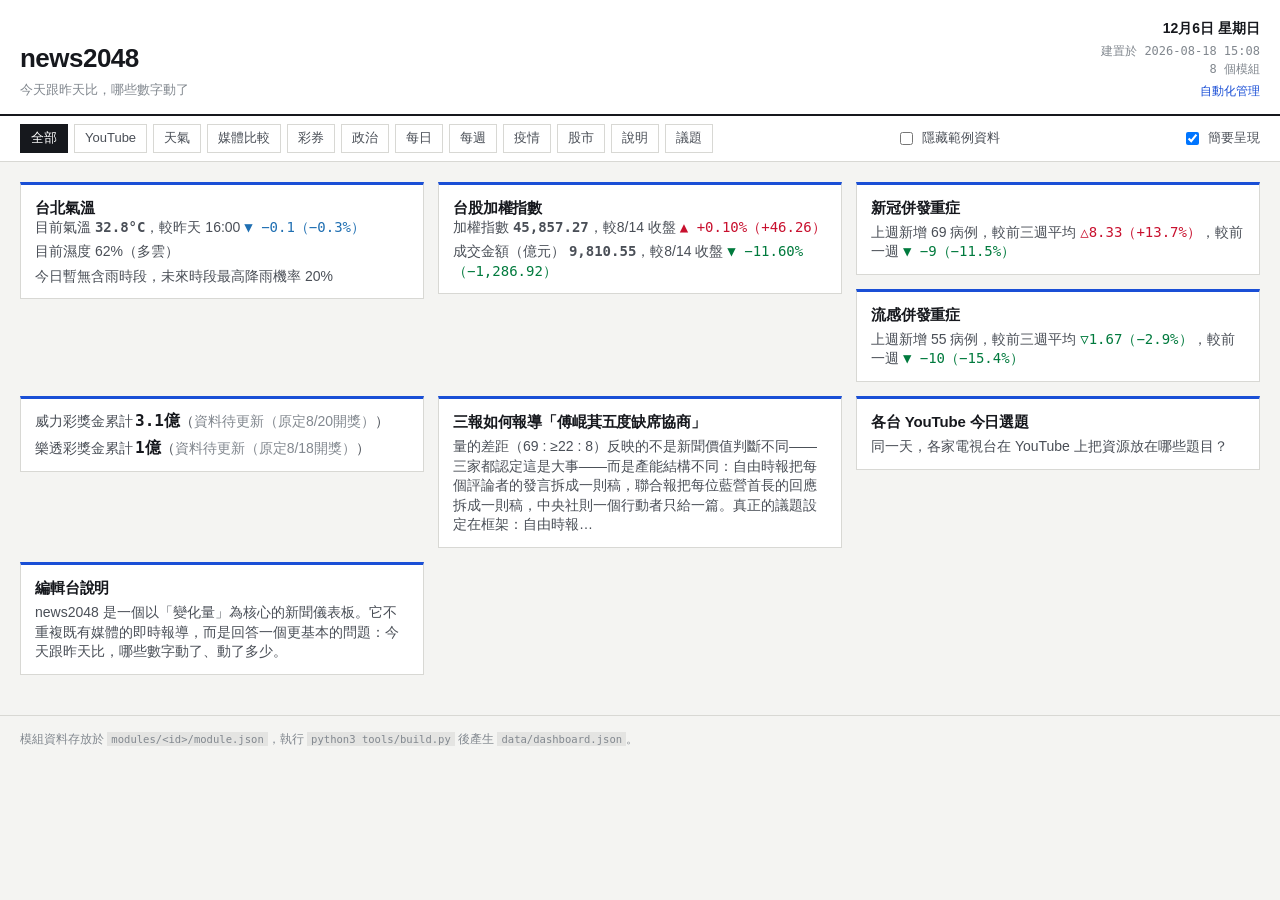
==== index.html @ a70f8297 "Publish news2048 dashboard" ====
<!DOCTYPE html>
<html lang="zh-Hant">
<head>
<meta charset="utf-8">
<meta name="viewport" content="width=device-width, initial-scale=1">
<title>news2048</title>
<meta name="description" content="以「變化量」為核心的新聞儀表板">
<link rel="icon" href="data:,">
<link rel="stylesheet" href="assets/css/dashboard.css?v=20260814-weather-context">
</head>
<body>

<header class="site-head">
  <div class="wrap head-inner">
    <div class="brand">
      <h1>news2048</h1>
      <p class="tagline">今天跟昨天比，哪些數字動了</p>
    </div>
    <div class="build-info">
      <span class="current-date" id="current-date">—</span>
      <span id="build-time">—</span>
      <span id="build-count"></span>
      <a class="management-link" href="automation.html">自動化管理</a>
    </div>
  </div>
</header>

<nav class="filter-bar">
  <div class="wrap filter-inner">
    <div class="chips" id="tag-filters"></div>
    <label class="toggle">
      <input type="checkbox" id="hide-sample">
      <span>隱藏範例資料</span>
    </label>
    <label class="toggle">
      <input type="checkbox" id="compact-all" checked>
      <span>簡要呈現</span>
    </label>
  </div>
</nav>

<main class="wrap">
  <div class="grid" id="grid"></div>
  <p class="empty" id="empty" hidden>沒有符合條件的模組。</p>
</main>

<div class="detail-modal" id="detail-modal" hidden>
  <div class="detail-modal-backdrop" data-close-modal></div>
  <section class="detail-modal-panel" role="dialog" aria-modal="true" aria-labelledby="detail-modal-title">
    <div class="detail-modal-head">
      <h2 id="detail-modal-title">詳細閱讀</h2>
      <button class="detail-modal-close" type="button" aria-label="關閉詳細閱讀" data-close-modal>×</button>
    </div>
    <div class="detail-modal-content" id="detail-modal-content"></div>
  </section>
</div>

<footer class="site-foot">
  <div class="wrap">
    <p>模組資料存放於 <code>modules/&lt;id&gt;/module.json</code>，執行 <code>python3 tools/build.py</code> 後產生 <code>data/dashboard.json</code>。</p>
  </div>
</footer>

<script src="assets/js/app.js?v=20260814-weather-context"></script>
</body>
</html>
---- assets/css/dashboard.css ----
/* news2048 dashboard
   設計原則：方正、資訊密度優先、圓角與留白克制。
   顏色語意集中在 --dir-* 變數，由 JS 依模組宣告的 scheme 掛 class。 */

:root {
  --bg: #f4f4f2;
  --surface: #ffffff;
  --ink: #16181d;
  --ink-2: #4a4f57;
  --ink-3: #82888f;
  --line: #d8d8d4;
  --line-strong: #16181d;
  --accent: #1a4fd6;

  --up-red: #c8102e;      /* 台股慣例：漲 */
  --down-green: #007a3d;  /* 台股慣例：跌 */
  --hot: #d2451e;
  --cold: #1f6fb2;
  --bad: #c8102e;
  --good: #007a3d;
  --flat: #82888f;

  --font: -apple-system, BlinkMacSystemFont, "Segoe UI", "Noto Sans TC",
          "PingFang TC", "Microsoft JhengHei", sans-serif;
  --mono: ui-monospace, SFMono-Regular, "SF Mono", Menlo, monospace;
}

@media (prefers-color-scheme: dark) {
  :root {
    --bg: #131417;
    --surface: #1b1d21;
    --ink: #e9eaec;
    --ink-2: #b0b5bd;
    --ink-3: #7c828b;
    --line: #2e3238;
    --line-strong: #4a5057;
    --accent: #6c9bff;
    --up-red: #ff5a6e;
    --down-green: #35c07a;
    --hot: #ff7a4d;
    --cold: #5aa9e6;
    --bad: #ff5a6e;
    --good: #35c07a;
  }
}

* { box-sizing: border-box; }

body {
  margin: 0;
  background: var(--bg);
  color: var(--ink);
  font-family: var(--font);
  font-size: 15px;
  line-height: 1.55;
  -webkit-font-smoothing: antialiased;
}

code {
  font-family: var(--mono);
  font-size: 0.88em;
  background: rgba(128, 128, 128, 0.14);
  padding: 1px 4px;
}

a { color: var(--accent); }

.wrap {
  max-width: 1320px;
  margin: 0 auto;
  padding: 0 20px;
}

/* ---------- header ---------- */

.site-head {
  border-bottom: 2px solid var(--line-strong);
  background: var(--surface);
}

.head-inner {
  display: flex;
  align-items: flex-end;
  justify-content: space-between;
  gap: 16px;
  padding-top: 18px;
  padding-bottom: 14px;
}

.brand h1 {
  margin: 0;
  font-size: 26px;
  font-weight: 700;
  letter-spacing: -0.02em;
}

.tagline {
  margin: 2px 0 0;
  font-size: 13px;
  color: var(--ink-3);
}

.build-info {
  font-family: var(--mono);
  font-size: 12px;
  color: var(--ink-3);
  text-align: right;
  white-space: nowrap;
}

.build-info span { display: block; }

.build-info .current-date {
  color: var(--ink);
  font-family: var(--font);
  font-size: 14px;
  font-weight: 650;
  margin-bottom: 2px;
}

.build-info .management-link {
  display: inline-block;
  color: var(--accent);
  font-family: var(--font);
  margin-top: 3px;
  text-decoration: none;
}

.build-info .management-link:hover { text-decoration: underline; }

/* ---------- filter bar ---------- */

.filter-bar {
  border-bottom: 1px solid var(--line);
  background: var(--surface);
  position: sticky;
  top: 0;
  z-index: 10;
}

.filter-inner {
  display: flex;
  align-items: center;
  justify-content: space-between;
  gap: 16px;
  padding-top: 8px;
  padding-bottom: 8px;
  flex-wrap: wrap;
}

.chips { display: flex; gap: 6px; flex-wrap: wrap; }

.chip {
  font: inherit;
  font-size: 13px;
  padding: 3px 10px;
  border: 1px solid var(--line);
  background: transparent;
  color: var(--ink-2);
  cursor: pointer;
}

.chip:hover { border-color: var(--ink-3); }

.chip[aria-pressed="true"] {
  background: var(--ink);
  border-color: var(--ink);
  color: var(--surface);
}

.toggle {
  display: flex;
  align-items: center;
  gap: 6px;
  font-size: 13px;
  color: var(--ink-2);
  cursor: pointer;
  white-space: nowrap;
}

/* ---------- grid ---------- */

.grid {
  display: grid;
  grid-template-columns: repeat(12, 1fr);
  grid-auto-flow: row dense;
  gap: 14px;
  padding: 20px 0 40px;
}

.card { grid-column: span 4; }
.card[data-size="s"] { grid-column: span 4; }
.card[data-size="m"] { grid-column: span 4; }
.card[data-size="l"] { grid-column: span 12; }

@media (max-width: 1000px) {
  .card, .card[data-size="s"], .card[data-size="m"] { grid-column: span 6; }
  .card[data-size="l"] { grid-column: span 12; }
}

@media (max-width: 640px) {
  .card, .card[data-size="s"], .card[data-size="m"], .card[data-size="l"] {
    grid-column: span 12;
  }
}

/* ---------- card shell ---------- */

.card {
  background: var(--surface);
  border: 1px solid var(--line);
  border-top: 3px solid var(--line-strong);
  display: flex;
  flex-direction: column;
  line-height: 1.4;
}

.card-openable {
  cursor: pointer;
  transition: transform 140ms ease, box-shadow 140ms ease, border-color 140ms ease;
}

.card-openable:hover,
.card-openable:focus-visible {
  border-color: var(--ink-3);
  box-shadow: 0 5px 14px rgba(0, 0, 0, 0.12);
  transform: translateY(-2px);
  outline: none;
}

.card-head {
  padding: 12px 14px 10px;
  border-bottom: 1px solid var(--line);
}

.card-titles { display: flex; align-items: baseline; gap: 8px; flex-wrap: wrap; }

.card-title {
  margin: 0;
  color: var(--ink) !important;
  font-size: 17px !important;
  font-weight: 700;
  letter-spacing: -0.01em;
}

.card-subtitle {
  font-size: 13px;
  color: var(--ink-3);
}

.card-badges {
  display: flex;
  gap: 5px;
  flex-wrap: wrap;
  margin-top: 7px;
  align-items: center;
}

.badge {
  font-size: 11px;
  line-height: 1.6;
  padding: 0 6px;
  border: 1px solid var(--line);
  color: var(--ink-3);
  font-family: var(--mono);
}

.badge.tag { border-style: solid; }
.badge.sample { border-color: var(--hot); color: var(--hot); }
.badge.reviewed { border-color: var(--good); color: var(--good); }
.badge.pending { border-style: dashed; border-color: var(--ink-3); }
.badge.date { border: none; padding: 0; margin-left: auto; }

.card-body { padding: 12px 14px; flex: 1; }

.compact-epidemic-card {
  border-top-color: var(--accent);
  justify-content: center;
  position: relative;
  align-self: start;
}

.compact-epidemic-stack {
  grid-column: span 4;
  display: grid;
  gap: 14px;
  align-self: start;
}

.compact-epidemic-body { padding: 12px 14px; }

.compact-epidemic-card .card-title {
  color: var(--ink) !important;
  font-size: 15px !important;
  line-height: 1.4;
}

@media (max-width: 1000px) {
  .compact-epidemic-stack { grid-column: span 6; }
}

@media (max-width: 640px) {
  .compact-epidemic-stack { grid-column: span 12; }
}

.compact-epidemic-summary {
  margin: 5px 0 0;
  color: var(--ink-2);
  font-size: 14px;
  line-height: 1.4;
}

.compact-epidemic-summary span {
  font-family: var(--mono);
  font-variant-numeric: tabular-nums;
  white-space: nowrap;
}

.compact-card,
.compact-lottery-card {
  border-top-color: var(--accent);
  align-self: start;
}

.compact-card-body { padding: 12px 14px; }

.compact-card .card-title {
  color: var(--ink) !important;
  font-size: 15px !important;
  line-height: 1.4;
}

.compact-card-lines { display: grid; gap: 5px; }

.compact-card-summary {
  margin: 5px 0 0;
  color: var(--ink-2);
  font-size: 14px;
  line-height: 1.4;
}

.compact-card-lines .compact-card-summary { margin-top: 0; }

.compact-card-value,
.compact-card-summary span {
  font-family: var(--mono);
  font-variant-numeric: tabular-nums;
}

.compact-lottery-body { padding: 11px 14px; }

.compact-lottery-summary {
  color: var(--ink-2);
  font-size: 14px;
  margin: 0;
  white-space: nowrap;
}

.compact-lottery-summary + .compact-lottery-summary { margin-top: 5px; }

.compact-lottery-amount {
  color: var(--ink);
  font-family: var(--mono);
  font-size: 16px;
  margin-left: 2px;
}

.compact-lottery-draw { color: var(--ink-3); }

.compact-lottery-draw-today {
  color: var(--bad);
  font-weight: 700;
}

@media (max-width: 640px) {
  .compact-lottery-summary { font-size: 13px; }
  .compact-lottery-amount { font-size: 15px; }
}

.card-foot {
  padding: 8px 14px 10px;
  border-top: 1px solid var(--line);
  font-size: 12px;
  color: var(--ink-3);
  display: flex;
  gap: 10px;
  justify-content: space-between;
  flex-wrap: wrap;
}

.card-note { margin: 0; flex: 1 1 240px; }

.foot-right {
  display: flex;
  flex-direction: column;
  align-items: flex-end;
  gap: 2px;
  white-space: nowrap;
}

.fetched { font-family: var(--mono); font-size: 11px; }

.metric-step {
  font-size: 12px;
  font-family: var(--mono);
  color: var(--ink-3);
  margin-top: 3px;
}

/* ---------- delta renderer ---------- */

.metric + .metric {
  margin-top: 10px;
  padding-top: 10px;
  border-top: 1px dashed var(--line);
}

.metric-label {
  font-size: 12px;
  color: var(--ink-3);
  margin-bottom: 2px;
}

.metric-main {
  display: flex;
  align-items: baseline;
  gap: 10px;
  flex-wrap: wrap;
}

.metric-value {
  font-family: var(--mono);
  font-size: 30px;
  font-weight: 600;
  letter-spacing: -0.03em;
  font-variant-numeric: tabular-nums;
}

.metric-unit { font-size: 15px; color: var(--ink-3); margin-left: 2px; }

.metric-delta {
  font-family: var(--mono);
  font-size: 16px;
  font-weight: 600;
  font-variant-numeric: tabular-nums;
}

.metric-delta .secondary { font-size: 13px; font-weight: 400; opacity: 0.75; }

.metric-prev {
  font-size: 12px;
  color: var(--ink-3);
  font-family: var(--mono);
}

.metric-hint {
  font-size: 12px;
  margin-top: 3px;
}

.metric-context {
  margin-top: 10px;
  padding-top: 8px;
  border-top: 1px dashed var(--line);
  color: var(--ink-2);
  font-size: 13px;
}

.metric-context p { margin: 0; }
.metric-context p + p { margin-top: 3px; }

.metric-spark { margin-top: 6px; display: block; }

.dir-up    { color: var(--up-red); }
.dir-down  { color: var(--down-green); }
.dir-hot   { color: var(--hot); }
.dir-cold  { color: var(--cold); }
.dir-good  { color: var(--good); }
.dir-bad   { color: var(--bad); }
.dir-flat, .dir-neutral { color: var(--flat); }

/* ---------- lottery renderer ---------- */

.lottery-list { display: grid; gap: 10px; }

.lottery-row + .lottery-row {
  border-top: 1px dashed var(--line);
  padding-top: 10px;
}

.lottery-summary,
.lottery-draw { margin: 0; }

.lottery-summary {
  color: var(--ink-2);
  font-size: 15px;
}

.lottery-name {
  color: var(--ink);
  font-weight: 700;
  margin-right: 4px;
}

.lottery-amount {
  color: var(--ink);
  font-family: var(--mono);
  font-size: 23px;
  font-variant-numeric: tabular-nums;
  letter-spacing: -0.03em;
  margin-left: 4px;
}

.lottery-draw {
  color: var(--ink-3);
  font-size: 13px;
  margin-top: 2px;
}

.lottery-draw-today {
  color: var(--bad);
  font-weight: 700;
}

/* ---------- compare renderer ---------- */

.q {
  margin: 0 0 10px;
  font-size: 14px;
  color: var(--ink-2);
  border-left: 3px solid var(--line-strong);
  padding-left: 9px;
}

.cmp-scroll { overflow-x: auto; }

table.cmp {
  border-collapse: collapse;
  width: 100%;
  font-size: 13.5px;
  min-width: 520px;
}

table.cmp th, table.cmp td {
  border: 1px solid var(--line);
  padding: 7px 9px;
  vertical-align: top;
  text-align: left;
}

table.cmp thead th {
  background: rgba(128, 128, 128, 0.08);
  font-size: 13px;
}

table.cmp tbody th {
  width: 88px;
  font-weight: 600;
  color: var(--ink-2);
  background: rgba(128, 128, 128, 0.04);
}

.subject-name { display: flex; align-items: center; gap: 6px; }

.tone {
  width: 8px;
  height: 8px;
  display: inline-block;
  flex: none;
}

.tone-neutral   { background: var(--ink-3); }
.tone-supportive{ background: var(--cold); }
.tone-critical  { background: var(--bad); }
.tone-mixed     { background: var(--hot); }

.takeaway {
  margin: 10px 0 0;
  padding: 9px 11px;
  background: rgba(128, 128, 128, 0.08);
  font-size: 13.5px;
  border-left: 3px solid var(--accent);
}

.takeaway b { font-weight: 700; }

/* ---------- list renderer ---------- */

.cols {
  display: grid;
  grid-template-columns: repeat(auto-fit, minmax(190px, 1fr));
  gap: 12px;
}

.col-head {
  font-weight: 700;
  font-size: 14px;
  padding-bottom: 5px;
  border-bottom: 2px solid var(--line-strong);
  margin-bottom: 7px;
}

.col ol { margin: 0; padding-left: 20px; }

.col li { margin-bottom: 6px; font-size: 13.5px; }

.item-meta {
  font-size: 11px;
  font-family: var(--mono);
  color: var(--ink-3);
  border: 1px solid var(--line);
  padding: 0 4px;
  margin-left: 5px;
  white-space: nowrap;
}

/* ---------- note renderer ---------- */

.note-body p { margin: 0 0 9px; font-size: 14px; line-height: 1.4; }
.note-body p:last-child { margin-bottom: 0; }
.note-body img { max-width: 100%; display: block; border: 1px solid var(--line); }
.note-caption { font-size: 12px; color: var(--ink-3); margin-top: 4px; }

/* ---------- misc ---------- */

.empty {
  text-align: center;
  color: var(--ink-3);
  padding: 60px 0;
}

.site-foot {
  border-top: 1px solid var(--line);
  padding: 14px 0 30px;
  font-size: 12px;
  color: var(--ink-3);
}

.site-foot p { margin: 0; }

.error {
  border: 1px solid var(--bad);
  border-left: 4px solid var(--bad);
  padding: 12px 14px;
  margin: 20px 0;
  background: var(--surface);
}

/* ---------- detailed reading modal ---------- */

.detail-modal[hidden] { display: none; }

.detail-modal {
  position: fixed;
  inset: 0;
  z-index: 100;
  display: grid;
  place-items: center;
  padding: 20px;
}

.detail-modal-backdrop {
  position: absolute;
  inset: 0;
  background: rgba(0, 0, 0, 0.42);
}

.detail-modal-panel {
  position: relative;
  z-index: 1;
  width: min(1080px, 100%);
  max-height: min(840px, calc(100vh - 40px));
  overflow: auto;
  background: var(--bg);
  border: 1px solid var(--line-strong);
  box-shadow: 0 14px 40px rgba(0, 0, 0, 0.28);
}

.detail-modal-head {
  position: sticky;
  top: 0;
  z-index: 2;
  padding: 10px 14px;
  border-bottom: 1px solid var(--line);
  background: var(--surface);
  display: flex;
  justify-content: space-between;
  align-items: center;
}

.detail-modal-head h2 { margin: 0; font-size: 17px; }

.detail-modal-close {
  width: 30px;
  height: 30px;
  padding: 0;
  border: 1px solid var(--line);
  background: transparent;
  color: var(--ink);
  font: inherit;
  font-size: 22px;
  line-height: 1;
  cursor: pointer;
}

.detail-modal-content { padding: 14px; }
.detail-modal-content > .card { cursor: default; }

.analysis-reading {
  margin-top: 18px;
  padding-top: 16px;
  border-top: 2px solid var(--line-strong);
}

.analysis-reading > h3 { margin: 0 0 12px; font-size: 18px; }
.analysis-status { color: var(--ink-3); }
.analysis-document { color: var(--ink-2); font-size: 14px; line-height: 1.55; }
.analysis-document h3 { margin: 26px 0 8px; color: var(--ink); font-size: 21px; }
.analysis-document h4 { margin: 20px 0 7px; color: var(--ink); font-size: 16px; }
.analysis-document p { margin: 0 0 10px; }
.analysis-document ul { margin: 0 0 12px; padding-left: 22px; }
.analysis-document li { margin: 4px 0; }
.analysis-document hr { border: 0; border-top: 1px solid var(--line); margin: 20px 0; }
.analysis-table-scroll { overflow-x: auto; margin: 10px 0 15px; }
.analysis-table { width: 100%; border-collapse: collapse; min-width: 520px; }
.analysis-table th, .analysis-table td { padding: 7px 9px; border: 1px solid var(--line); text-align: left; vertical-align: top; }
.analysis-table th { background: rgba(128, 128, 128, 0.08); color: var(--ink); }

@media (max-width: 640px) {
  .detail-modal { padding: 0; }
  .detail-modal-panel { max-height: 100vh; height: 100vh; border: 0; }
  .detail-modal-content { padding: 12px; }
}
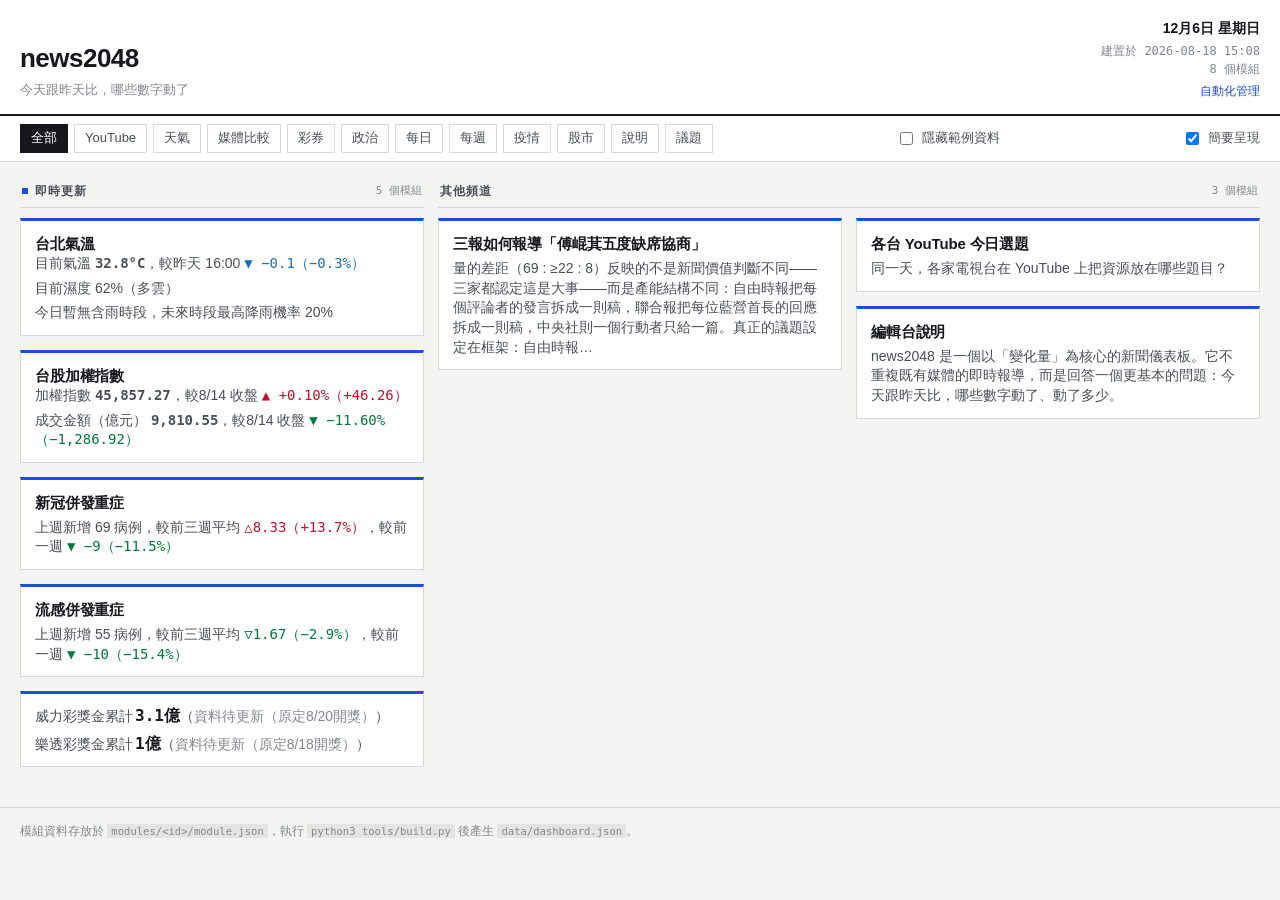
==== commit bd54a357: "Add channel masonry layout" ====
--- a/index.html
+++ b/index.html
@@ -6,7 +6,7 @@
 <title>news2048</title>
 <meta name="description" content="以「變化量」為核心的新聞儀表板">
 <link rel="icon" href="data:,">
-<link rel="stylesheet" href="assets/css/dashboard.css?v=20260814-weather-context">
+<link rel="stylesheet" href="assets/css/dashboard.css?v=20260818-channel-masonry">
 </head>
 <body>
 
@@ -61,6 +61,6 @@
   </div>
 </footer>
 
-<script src="assets/js/app.js?v=20260814-weather-context"></script>
+<script src="assets/js/app.js?v=20260818-channel-masonry"></script>
 </body>
 </html>
--- a/assets/css/dashboard.css
+++ b/assets/css/dashboard.css
@@ -178,30 +178,99 @@
   white-space: nowrap;
 }
 
-/* ---------- grid ---------- */
+/* ---------- channel masonry ---------- */
 
 .grid {
   display: grid;
-  grid-template-columns: repeat(12, 1fr);
-  grid-auto-flow: row dense;
+  grid-template-columns: repeat(3, minmax(0, 1fr));
+  grid-template-areas:
+    "live-label other-label other-label"
+    "live-column other-column-a other-column-b";
+  column-gap: 14px;
+  row-gap: 10px;
+  align-items: start;
+  padding: 20px 0 40px;
+}
+
+.channel-label {
+  display: flex;
+  align-items: center;
+  justify-content: space-between;
+  min-width: 0;
+  padding: 0 2px 7px;
+  border-bottom: 1px solid var(--line);
+  color: var(--ink-2);
+}
+
+.channel-label-live { grid-area: live-label; }
+.channel-label-other { grid-area: other-label; }
+
+.channel-label-live::before {
+  content: "";
+  width: 6px;
+  height: 6px;
+  margin-right: 7px;
+  background: var(--accent);
+}
+
+.channel-title {
+  margin-right: auto;
+  font-size: 12px;
+  font-weight: 700;
+  letter-spacing: 0.08em;
+}
+
+.channel-count {
+  margin-left: 10px;
+  color: var(--ink-3);
+  font-family: var(--mono);
+  font-size: 11px;
+  letter-spacing: 0;
+}
+
+.dashboard-column {
+  display: grid;
   gap: 14px;
-  padding: 20px 0 40px;
-}
-
-.card { grid-column: span 4; }
-.card[data-size="s"] { grid-column: span 4; }
-.card[data-size="m"] { grid-column: span 4; }
-.card[data-size="l"] { grid-column: span 12; }
+  min-width: 0;
+  align-content: start;
+}
+
+.dashboard-column-live { grid-area: live-column; }
+.dashboard-column-other-a { grid-area: other-column-a; }
+.dashboard-column-other-b { grid-area: other-column-b; }
+
+.dashboard-column > .card,
+.dashboard-column > .card[data-size="s"],
+.dashboard-column > .card[data-size="m"],
+.dashboard-column > .card[data-size="l"] {
+  grid-column: auto;
+  min-width: 0;
+  width: 100%;
+}
 
 @media (max-width: 1000px) {
-  .card, .card[data-size="s"], .card[data-size="m"] { grid-column: span 6; }
-  .card[data-size="l"] { grid-column: span 12; }
+  .grid {
+    grid-template-columns: repeat(2, minmax(0, 1fr));
+    grid-template-areas:
+      "live-label other-label"
+      "live-column other-column-a"
+      "live-column other-column-b";
+  }
 }
 
 @media (max-width: 640px) {
-  .card, .card[data-size="s"], .card[data-size="m"], .card[data-size="l"] {
-    grid-column: span 12;
+  .grid {
+    grid-template-columns: minmax(0, 1fr);
+    grid-template-areas:
+      "live-label"
+      "live-column"
+      "other-label"
+      "other-column-a"
+      "other-column-b";
+    row-gap: 10px;
   }
+
+  .channel-label-other { margin-top: 8px; }
 }
 
 /* ---------- card shell ---------- */
@@ -280,27 +349,12 @@
   align-self: start;
 }
 
-.compact-epidemic-stack {
-  grid-column: span 4;
-  display: grid;
-  gap: 14px;
-  align-self: start;
-}
-
 .compact-epidemic-body { padding: 12px 14px; }
 
 .compact-epidemic-card .card-title {
   color: var(--ink) !important;
   font-size: 15px !important;
   line-height: 1.4;
-}
-
-@media (max-width: 1000px) {
-  .compact-epidemic-stack { grid-column: span 6; }
-}
-
-@media (max-width: 640px) {
-  .compact-epidemic-stack { grid-column: span 12; }
 }
 
 .compact-epidemic-summary {
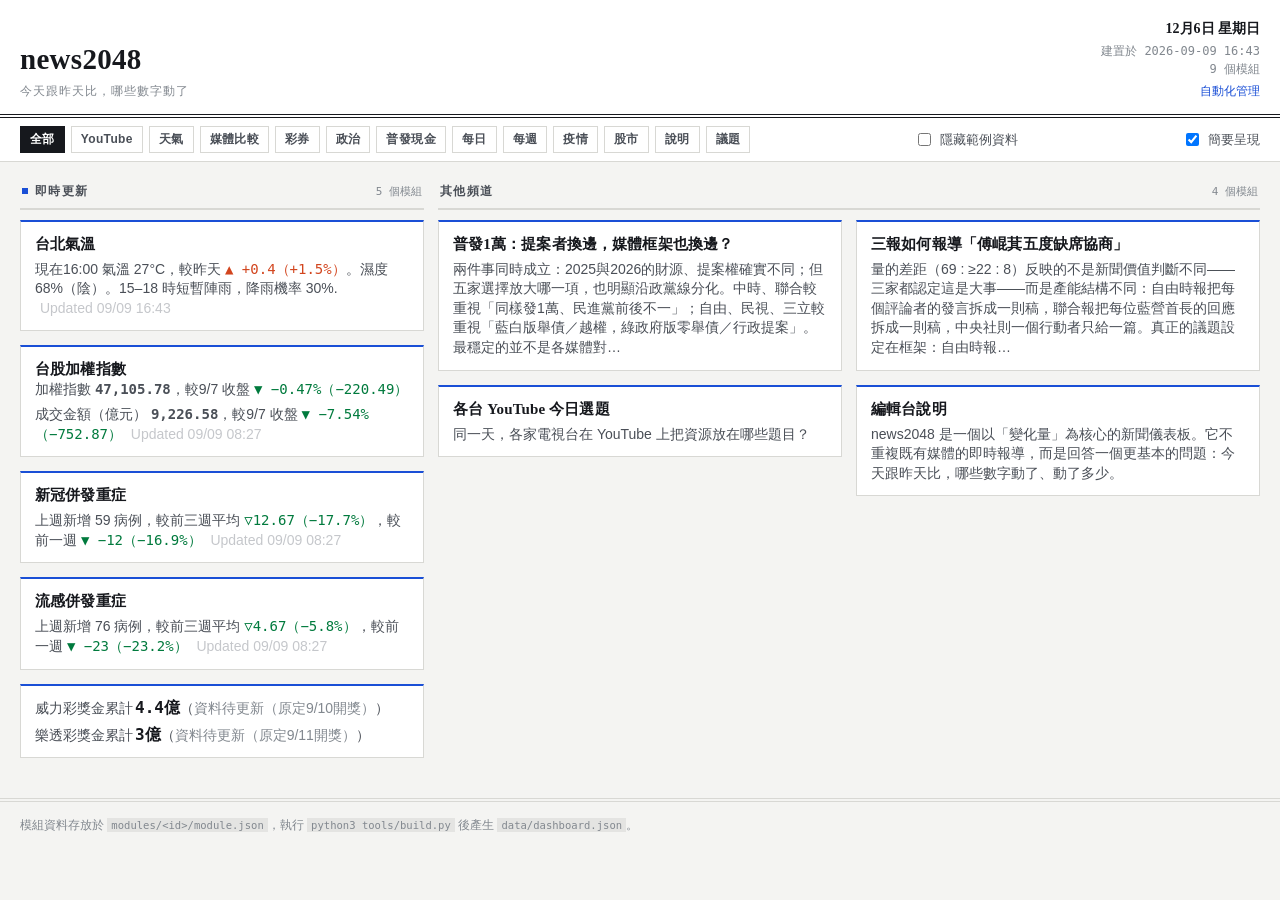
==== commit 75b78970: "Show concise weather copy and gray update stamps Rewrite only the Taipei weather summary; append a l" ====
--- a/index.html
+++ b/index.html
@@ -6,7 +6,7 @@
 <title>news2048</title>
 <meta name="description" content="以「變化量」為核心的新聞儀表板">
 <link rel="icon" href="data:,">
-<link rel="stylesheet" href="assets/css/dashboard.css?v=20260818-channel-masonry">
+<link rel="stylesheet" href="assets/css/dashboard.css?v=20260909-updated-stamp">
 </head>
 <body>
 
@@ -61,6 +61,6 @@
   </div>
 </footer>
 
-<script src="assets/js/app.js?v=20260818-channel-masonry"></script>
+<script src="assets/js/app.js?v=20260909-updated-stamp"></script>
 </body>
 </html>
--- a/assets/css/dashboard.css
+++ b/assets/css/dashboard.css
@@ -20,8 +20,8 @@
   --good: #007a3d;
   --flat: #82888f;
 
-  --font: -apple-system, BlinkMacSystemFont, "Segoe UI", "Noto Sans TC",
-          "PingFang TC", "Microsoft JhengHei", sans-serif;
+  --font: "Avenir Next", "PingFang TC", "Noto Sans TC", "Microsoft JhengHei", sans-serif;
+  --font-title: "Iowan Old Style", Baskerville, "Songti TC", "Noto Serif TC", "PMingLiU", serif;
   --mono: ui-monospace, SFMono-Regular, "SF Mono", Menlo, monospace;
 }
 
@@ -74,7 +74,7 @@
 /* ---------- header ---------- */
 
 .site-head {
-  border-bottom: 2px solid var(--line-strong);
+  border-bottom: 4px double var(--line-strong);
   background: var(--surface);
 }
 
@@ -89,15 +89,18 @@
 
 .brand h1 {
   margin: 0;
-  font-size: 26px;
-  font-weight: 700;
-  letter-spacing: -0.02em;
+  font-family: var(--font-title);
+  font-size: 29px;
+  font-weight: 800;
+  letter-spacing: 0.01em;
 }
 
 .tagline {
-  margin: 2px 0 0;
-  font-size: 13px;
-  color: var(--ink-3);
+  margin: 0;
+  color: var(--ink-3);
+  font-family: var(--font-title);
+  font-size: 12px;
+  letter-spacing: 0.08em;
 }
 
 .build-info {
@@ -112,9 +115,9 @@
 
 .build-info .current-date {
   color: var(--ink);
-  font-family: var(--font);
+  font-family: var(--font-title);
   font-size: 14px;
-  font-weight: 650;
+  font-weight: 700;
   margin-bottom: 2px;
 }
 
@@ -152,8 +155,10 @@
 
 .chip {
   font: inherit;
-  font-size: 13px;
-  padding: 3px 10px;
+  font-size: 12px;
+  font-weight: 650;
+  letter-spacing: 0.03em;
+  padding: 3px 9px;
   border: 1px solid var(--line);
   background: transparent;
   color: var(--ink-2);
@@ -198,7 +203,7 @@
   justify-content: space-between;
   min-width: 0;
   padding: 0 2px 7px;
-  border-bottom: 1px solid var(--line);
+  border-bottom: 2px solid var(--line);
   color: var(--ink-2);
 }
 
@@ -215,9 +220,10 @@
 
 .channel-title {
   margin-right: auto;
-  font-size: 12px;
-  font-weight: 700;
-  letter-spacing: 0.08em;
+  font-family: var(--font-title);
+  font-size: 12px;
+  font-weight: 800;
+  letter-spacing: 0.12em;
 }
 
 .channel-count {
@@ -278,7 +284,7 @@
 .card {
   background: var(--surface);
   border: 1px solid var(--line);
-  border-top: 3px solid var(--line-strong);
+  border-top: 2px solid var(--line-strong);
   display: flex;
   flex-direction: column;
   line-height: 1.4;
@@ -286,19 +292,19 @@
 
 .card-openable {
   cursor: pointer;
-  transition: transform 140ms ease, box-shadow 140ms ease, border-color 140ms ease;
+  transition: transform 120ms ease, box-shadow 120ms ease, border-color 120ms ease;
 }
 
 .card-openable:hover,
 .card-openable:focus-visible {
   border-color: var(--ink-3);
-  box-shadow: 0 5px 14px rgba(0, 0, 0, 0.12);
-  transform: translateY(-2px);
+  box-shadow: 3px 4px 0 rgba(0, 0, 0, 0.12);
+  transform: translateY(-1px);
   outline: none;
 }
 
 .card-head {
-  padding: 12px 14px 10px;
+  padding: 10px 12px 8px;
   border-bottom: 1px solid var(--line);
 }
 
@@ -307,9 +313,10 @@
 .card-title {
   margin: 0;
   color: var(--ink) !important;
+  font-family: var(--font-title);
   font-size: 17px !important;
-  font-weight: 700;
-  letter-spacing: -0.01em;
+  font-weight: 800;
+  letter-spacing: 0.01em;
 }
 
 .card-subtitle {
@@ -340,7 +347,7 @@
 .badge.pending { border-style: dashed; border-color: var(--ink-3); }
 .badge.date { border: none; padding: 0; margin-left: auto; }
 
-.card-body { padding: 12px 14px; flex: 1; }
+.card-body { padding: 10px 12px; flex: 1; }
 
 .compact-epidemic-card {
   border-top-color: var(--accent);
@@ -353,6 +360,7 @@
 
 .compact-epidemic-card .card-title {
   color: var(--ink) !important;
+  font-family: var(--font-title);
   font-size: 15px !important;
   line-height: 1.4;
 }
@@ -380,6 +388,7 @@
 
 .compact-card .card-title {
   color: var(--ink) !important;
+  font-family: var(--font-title);
   font-size: 15px !important;
   line-height: 1.4;
 }
@@ -399,6 +408,31 @@
 .compact-card-summary span {
   font-family: var(--mono);
   font-variant-numeric: tabular-nums;
+}
+
+
+.updated-stamp {
+  color: #c5c7cb;
+  font-family: var(--font);
+  font-weight: 400;
+  font-variant-numeric: normal;
+  margin-left: 0.35em;
+  white-space: nowrap;
+}
+
+.compact-card-summary .updated-stamp,
+.compact-epidemic-summary .updated-stamp {
+  color: #c5c7cb;
+  font-family: var(--font);
+  font-variant-numeric: normal;
+}
+
+@media (prefers-color-scheme: dark) {
+  .updated-stamp,
+  .compact-card-summary .updated-stamp,
+  .compact-epidemic-summary .updated-stamp {
+    color: #8d939c;
+  }
 }
 
 .compact-lottery-body { padding: 11px 14px; }
@@ -432,7 +466,7 @@
 }
 
 .card-foot {
-  padding: 8px 14px 10px;
+  padding: 7px 12px 8px;
   border-top: 1px solid var(--line);
   font-size: 12px;
   color: var(--ink-3);
@@ -684,7 +718,7 @@
 }
 
 .site-foot {
-  border-top: 1px solid var(--line);
+  border-top: 4px double var(--line);
   padding: 14px 0 30px;
   font-size: 12px;
   color: var(--ink-3);
@@ -726,8 +760,8 @@
   max-height: min(840px, calc(100vh - 40px));
   overflow: auto;
   background: var(--bg);
-  border: 1px solid var(--line-strong);
-  box-shadow: 0 14px 40px rgba(0, 0, 0, 0.28);
+  border: 2px solid var(--line-strong);
+  box-shadow: 8px 10px 0 rgba(0, 0, 0, 0.28);
 }
 
 .detail-modal-head {
@@ -742,7 +776,11 @@
   align-items: center;
 }
 
-.detail-modal-head h2 { margin: 0; font-size: 17px; }
+.detail-modal-head h2 {
+  margin: 0;
+  font-family: var(--font-title);
+  font-size: 18px;
+}
 
 .detail-modal-close {
   width: 30px;
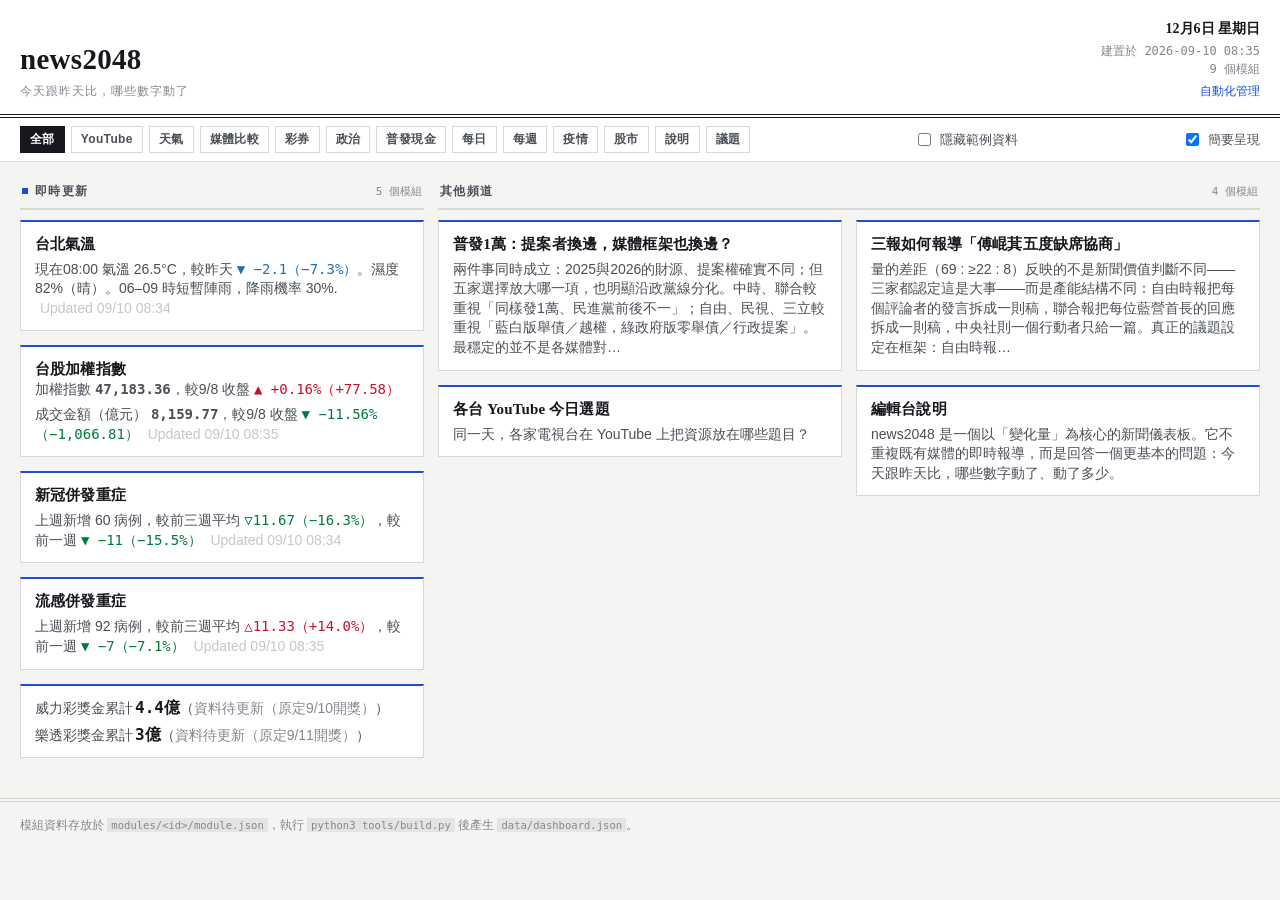
==== commit 0ad8d61a: "Narrow epidemic detail modal and style bar charts Add CSS for epidemic bar charts and a 480px detail" ====
--- a/index.html
+++ b/index.html
@@ -6,7 +6,7 @@
 <title>news2048</title>
 <meta name="description" content="以「變化量」為核心的新聞儀表板">
 <link rel="icon" href="data:,">
-<link rel="stylesheet" href="assets/css/dashboard.css?v=20260909-updated-stamp">
+<link rel="stylesheet" href="assets/css/dashboard.css?v=20260910-epidemic-bars">
 </head>
 <body>
 
@@ -61,6 +61,6 @@
   </div>
 </footer>
 
-<script src="assets/js/app.js?v=20260909-updated-stamp"></script>
+<script src="assets/js/app.js?v=20260910-epidemic-bars"></script>
 </body>
 </html>
--- a/assets/css/dashboard.css
+++ b/assets/css/dashboard.css
@@ -559,6 +559,17 @@
 
 .metric-spark { margin-top: 6px; display: block; }
 
+.metric-bars {
+  margin-top: 10px;
+  display: block;
+  max-width: 100%;
+}
+
+.detail-modal-panel--narrow {
+  width: min(480px, 100%);
+}
+
+
 .dir-up    { color: var(--up-red); }
 .dir-down  { color: var(--down-green); }
 .dir-hot   { color: var(--hot); }
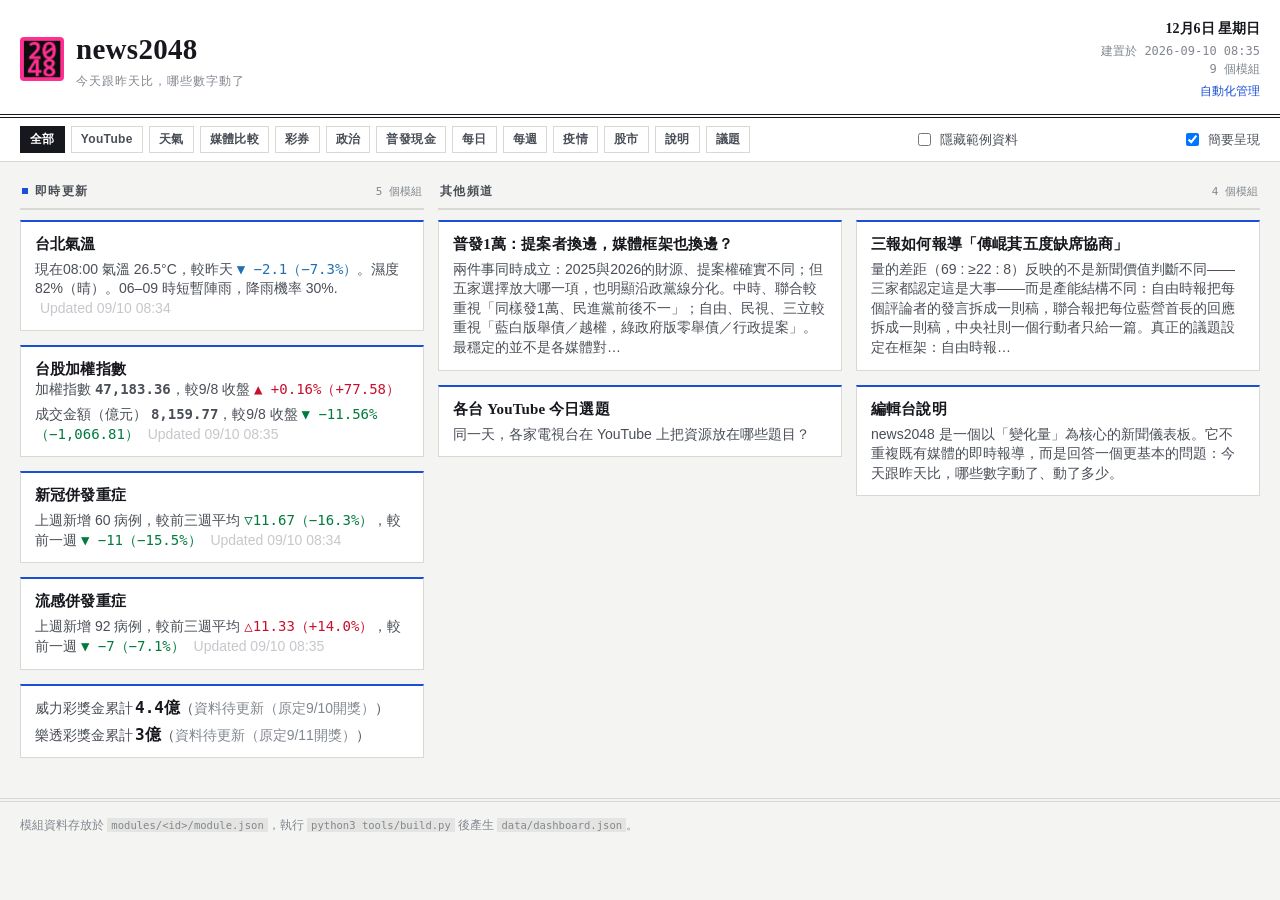
==== commit 0ffedf5d: "Add news2048 brand logo and favicon Use the provided 2048 mark in the site header and as the favicon" ====
--- a/index.html
+++ b/index.html
@@ -5,16 +5,19 @@
 <meta name="viewport" content="width=device-width, initial-scale=1">
 <title>news2048</title>
 <meta name="description" content="以「變化量」為核心的新聞儀表板">
-<link rel="icon" href="data:,">
-<link rel="stylesheet" href="assets/css/dashboard.css?v=20260910-epidemic-bars">
+<link rel="icon" type="image/png" href="assets/img/favicon.png">
+<link rel="stylesheet" href="assets/css/dashboard.css?v=20260910-logo">
 </head>
 <body>
 
 <header class="site-head">
   <div class="wrap head-inner">
     <div class="brand">
-      <h1>news2048</h1>
-      <p class="tagline">今天跟昨天比，哪些數字動了</p>
+      <img class="brand-logo" src="assets/img/logo.png" width="44" height="44" alt="news2048">
+      <div class="brand-text">
+        <h1>news2048</h1>
+        <p class="tagline">今天跟昨天比，哪些數字動了</p>
+      </div>
     </div>
     <div class="build-info">
       <span class="current-date" id="current-date">—</span>
@@ -61,6 +64,6 @@
   </div>
 </footer>
 
-<script src="assets/js/app.js?v=20260910-epidemic-bars"></script>
+<script src="assets/js/app.js?v=20260910-logo"></script>
 </body>
 </html>
--- a/assets/css/dashboard.css
+++ b/assets/css/dashboard.css
@@ -80,12 +80,29 @@
 
 .head-inner {
   display: flex;
-  align-items: flex-end;
+  align-items: center;
   justify-content: space-between;
   gap: 16px;
   padding-top: 18px;
   padding-bottom: 14px;
 }
+
+
+.brand {
+  display: flex;
+  align-items: center;
+  gap: 12px;
+}
+
+.brand-logo {
+  width: 44px;
+  height: 44px;
+  display: block;
+  flex: 0 0 auto;
+  border-radius: 4px;
+}
+
+.brand-text { min-width: 0; }
 
 .brand h1 {
   margin: 0;
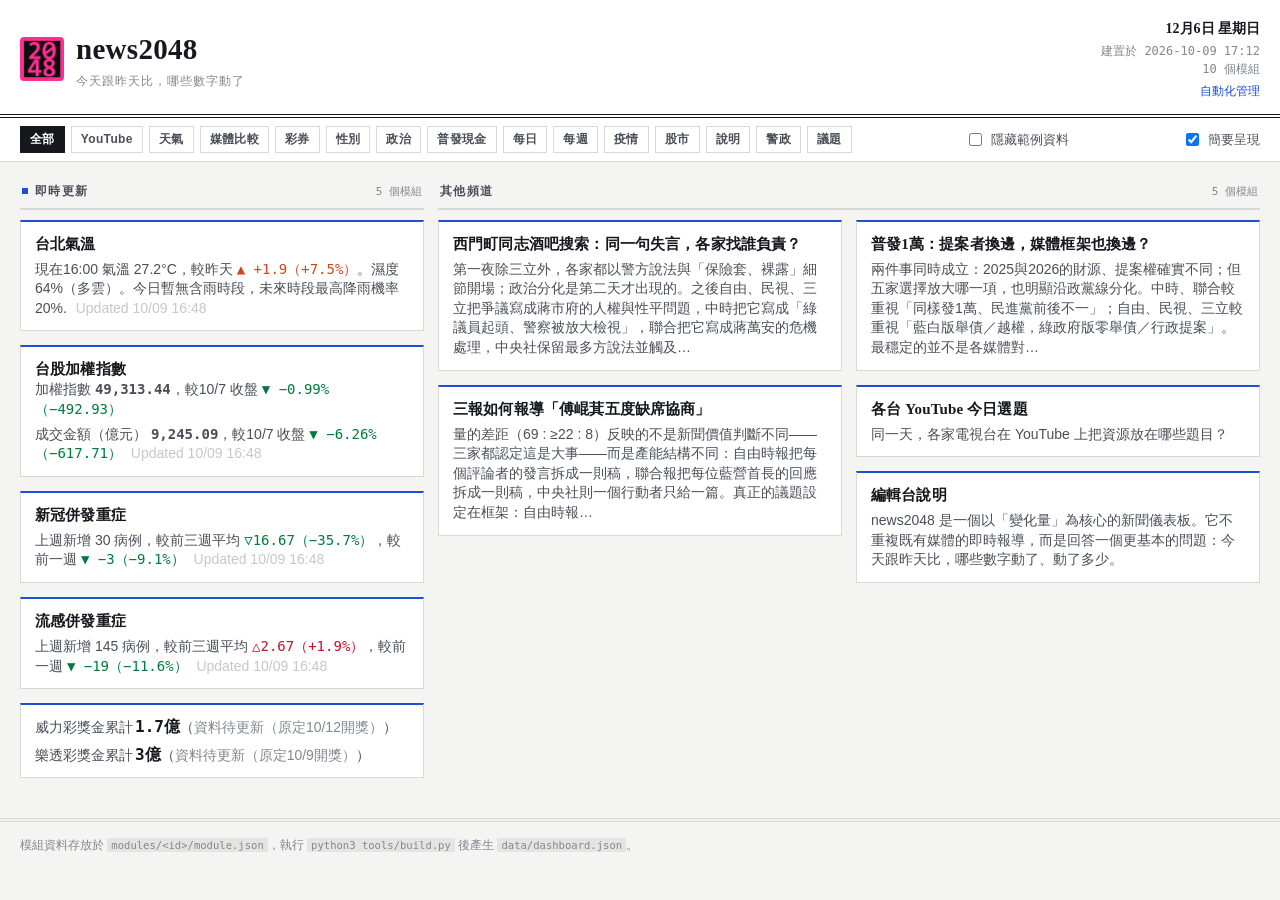
==== commit a145a38c: "Fix site to light theme; light-gray Ximending report page" ====
--- a/index.html
+++ b/index.html
@@ -6,7 +6,7 @@
 <title>news2048</title>
 <meta name="description" content="以「變化量」為核心的新聞儀表板">
 <link rel="icon" type="image/png" href="assets/img/favicon.png">
-<link rel="stylesheet" href="assets/css/dashboard.css?v=20260910-logo">
+<link rel="stylesheet" href="assets/css/dashboard.css?v=20261009-light">
 </head>
 <body>
 
--- a/assets/css/dashboard.css
+++ b/assets/css/dashboard.css
@@ -25,24 +25,9 @@
   --mono: ui-monospace, SFMono-Regular, "SF Mono", Menlo, monospace;
 }
 
-@media (prefers-color-scheme: dark) {
-  :root {
-    --bg: #131417;
-    --surface: #1b1d21;
-    --ink: #e9eaec;
-    --ink-2: #b0b5bd;
-    --ink-3: #7c828b;
-    --line: #2e3238;
-    --line-strong: #4a5057;
-    --accent: #6c9bff;
-    --up-red: #ff5a6e;
-    --down-green: #35c07a;
-    --hot: #ff7a4d;
-    --cold: #5aa9e6;
-    --bad: #ff5a6e;
-    --good: #35c07a;
-  }
-}
+/* 全站固定淺色，不跟隨系統深色模式。 */
+:root { color-scheme: light; }
+
 
 * { box-sizing: border-box; }
 
@@ -442,14 +427,6 @@
   color: #c5c7cb;
   font-family: var(--font);
   font-variant-numeric: normal;
-}
-
-@media (prefers-color-scheme: dark) {
-  .updated-stamp,
-  .compact-card-summary .updated-stamp,
-  .compact-epidemic-summary .updated-stamp {
-    color: #8d939c;
-  }
 }
 
 .compact-lottery-body { padding: 11px 14px; }
